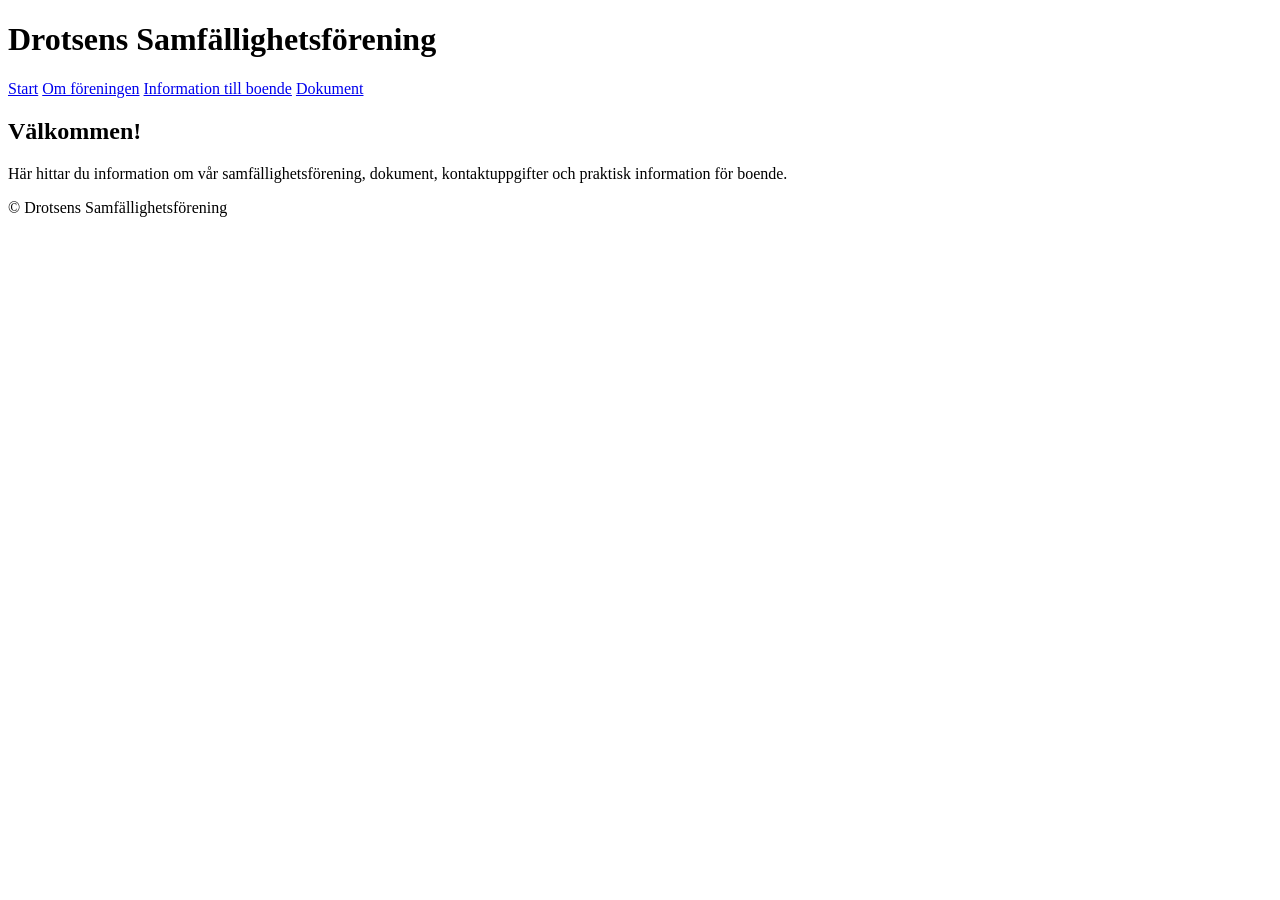
==== index.html @ d49f5229 "Add initial index.html for Drotsens Samfällighetsförening" ====
<!DOCTYPE html>
<html lang="sv">
<head>
    <meta charset="UTF-8">
    <title>Drotsens Samfällighetsförening</title>
    <link rel="stylesheet" href="css/style.css">
</head>
<body>
    <header>
        <h1>Drotsens Samfällighetsförening</h1>
        <nav>
            <a href="index.html">Start</a>
            <a href="om.html">Om föreningen</a>
            <a href="boendeinfo.html">Information till boende</a>
            <a href="dokument.html">Dokument</a>
        </nav>
    </header>

    <main>
        <h2>Välkommen!</h2>
        <p>Här hittar du information om vår samfällighetsförening, dokument, kontaktuppgifter och praktisk information för boende.</p>
    </main>

    <footer>
        <p>© Drotsens Samfällighetsförening</p>
    </footer>
</body>
</html>
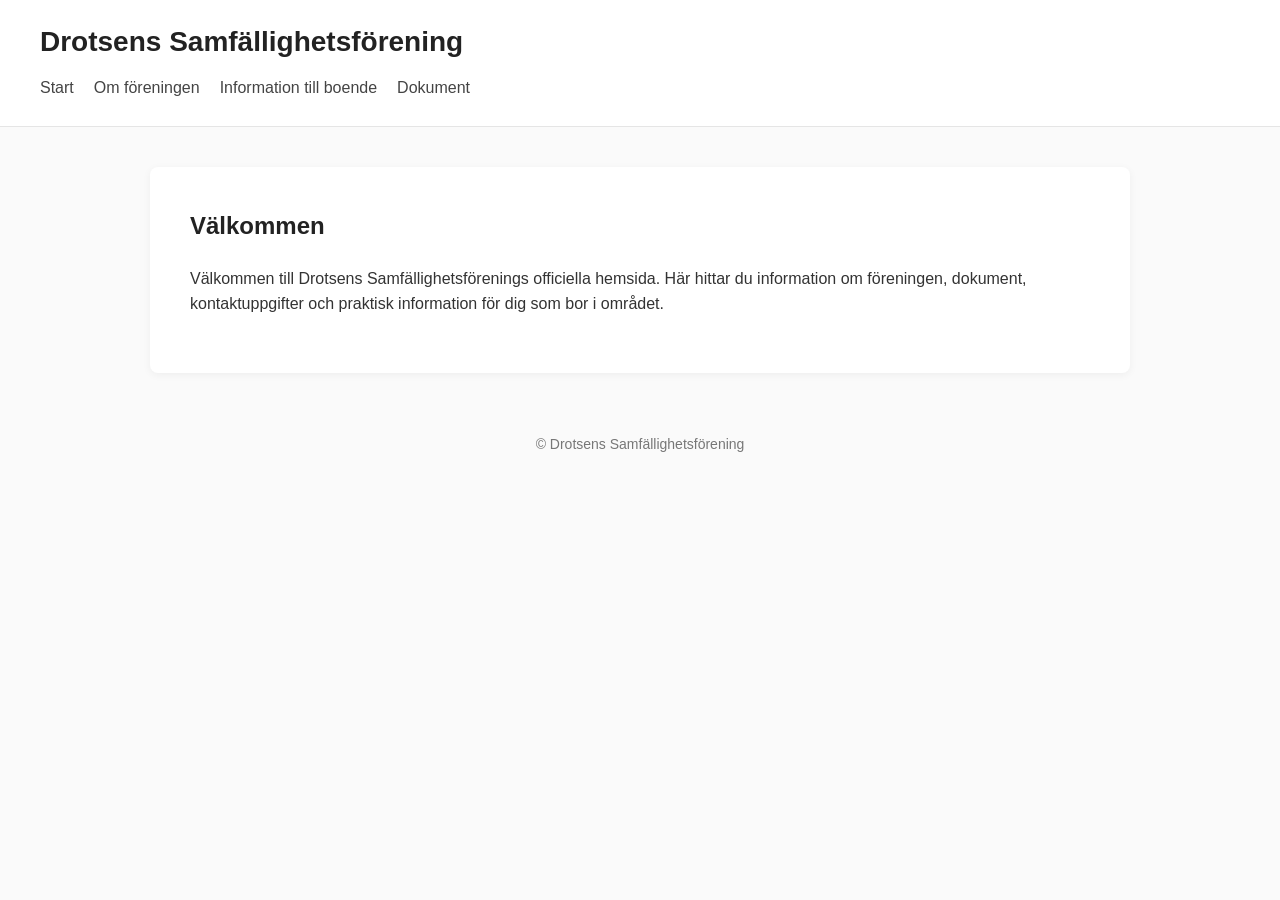
==== commit c756e80c: "Revise header, main, and footer sections in index.html Updated header, main content, and footer for " ====
--- a/index.html
+++ b/index.html
@@ -6,23 +6,29 @@
     <link rel="stylesheet" href="css/style.css">
 </head>
 <body>
-    <header>
-        <h1>Drotsens Samfällighetsförening</h1>
-        <nav>
-            <a href="index.html">Start</a>
-            <a href="om.html">Om föreningen</a>
-            <a href="boendeinfo.html">Information till boende</a>
-            <a href="dokument.html">Dokument</a>
-        </nav>
-    </header>
 
-    <main>
-        <h2>Välkommen!</h2>
-        <p>Här hittar du information om vår samfällighetsförening, dokument, kontaktuppgifter och praktisk information för boende.</p>
-    </main>
+<header>
+    <h1>Drotsens Samfällighetsförening</h1>
+    <nav>
+        <a href="index.html">Start</a>
+        <a href="om.html">Om föreningen</a>
+        <a href="boendeinfo.html">Information till boende</a>
+        <a href="dokument.html">Dokument</a>
+    </nav>
+</header>
 
-    <footer>
-        <p>© Drotsens Samfällighetsförening</p>
-    </footer>
+<main>
+    <h2>Välkommen</h2>
+    <p>
+        Välkommen till Drotsens Samfällighetsförenings officiella hemsida. Här hittar du
+        information om föreningen, dokument, kontaktuppgifter och praktisk information
+        för dig som bor i området.
+    </p>
+</main>
+
+<footer>
+    © Drotsens Samfällighetsförening
+</footer>
+
 </body>
 </html>
--- a/css/style.css
+++ b/css/style.css
@@ -0,0 +1,72 @@
+/* Grundstil */
+body {
+    font-family: "Segoe UI", Roboto, Arial, sans-serif;
+    margin: 0;
+    padding: 0;
+    background: #fafafa;
+    color: #333;
+    line-height: 1.6;
+}
+
+/* Header */
+header {
+    background: white;
+    padding: 20px 40px;
+    border-bottom: 1px solid #e5e5e5;
+    display: flex;
+    flex-direction: column;
+    align-items: flex-start;
+}
+
+header h1 {
+    margin: 0 0 10px 0;
+    font-size: 28px;
+    font-weight: 600;
+    color: #222;
+}
+
+/* Navigation */
+nav {
+    display: flex;
+    gap: 20px;
+}
+
+nav a {
+    text-decoration: none;
+    color: #444;
+    font-weight: 500;
+    padding-bottom: 4px;
+    transition: color 0.2s, border-color 0.2s;
+    border-bottom: 2px solid transparent;
+}
+
+nav a:hover {
+    color: #0066cc;
+    border-bottom: 2px solid #0066cc;
+}
+
+/* Main content */
+main {
+    max-width: 900px;
+    margin: 40px auto;
+    padding: 0 20px;
+    background: white;
+    border-radius: 8px;
+    padding: 40px;
+    box-shadow: 0 2px 8px rgba(0,0,0,0.05);
+}
+
+main h2 {
+    margin-top: 0;
+    font-size: 24px;
+    color: #222;
+}
+
+/* Footer */
+footer {
+    text-align: center;
+    padding: 20px;
+    margin-top: 40px;
+    color: #777;
+    font-size: 14px;
+}
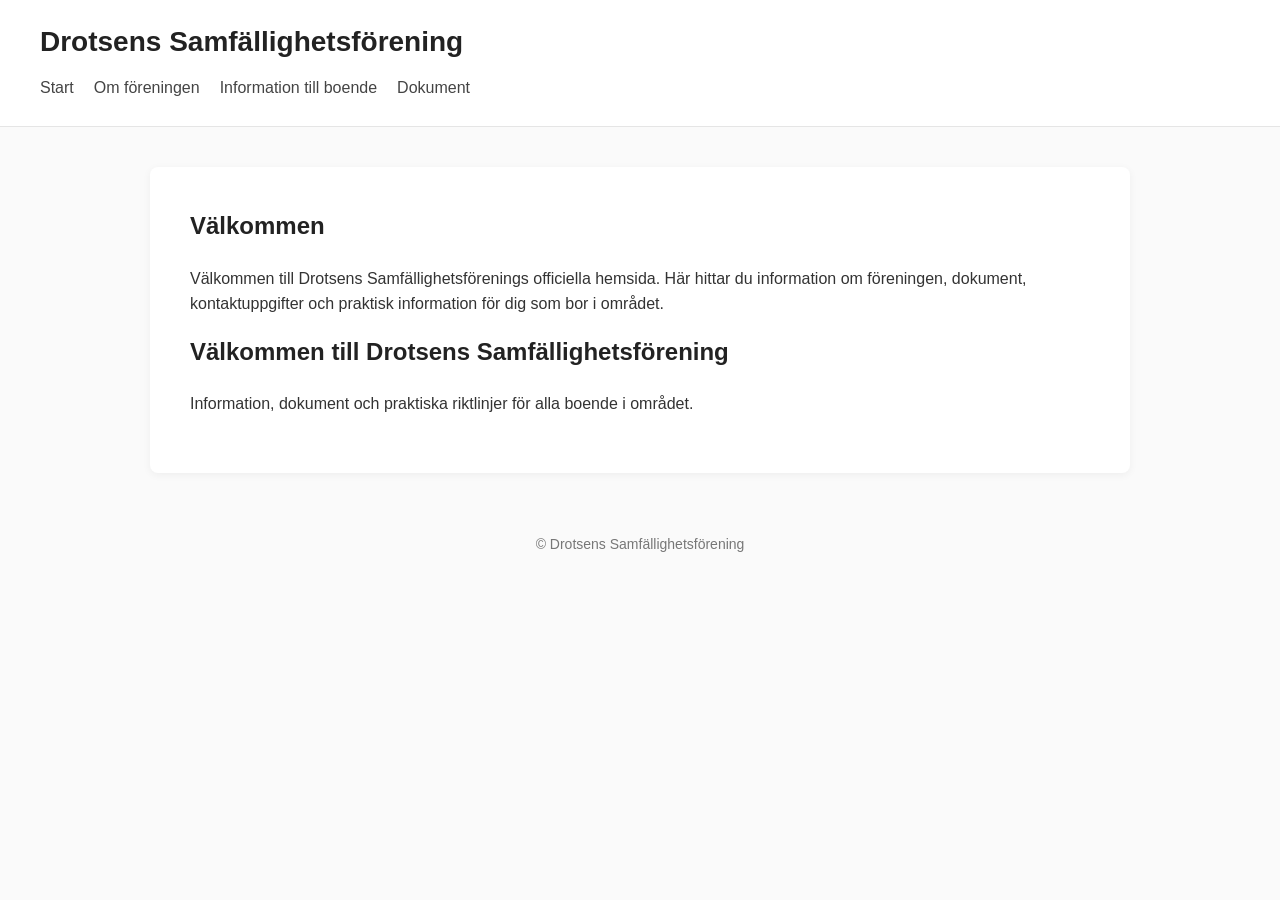
==== commit af8c6574: "Add hero section to index.html" ====
--- a/index.html
+++ b/index.html
@@ -24,6 +24,11 @@
         information om föreningen, dokument, kontaktuppgifter och praktisk information
         för dig som bor i området.
     </p>
+    <section class="hero">
+    <h2>Välkommen till Drotsens Samfällighetsförening</h2>
+    <p>Information, dokument och praktiska riktlinjer för alla boende i området.</p>
+</section>
+    
 </main>
 
 <footer>
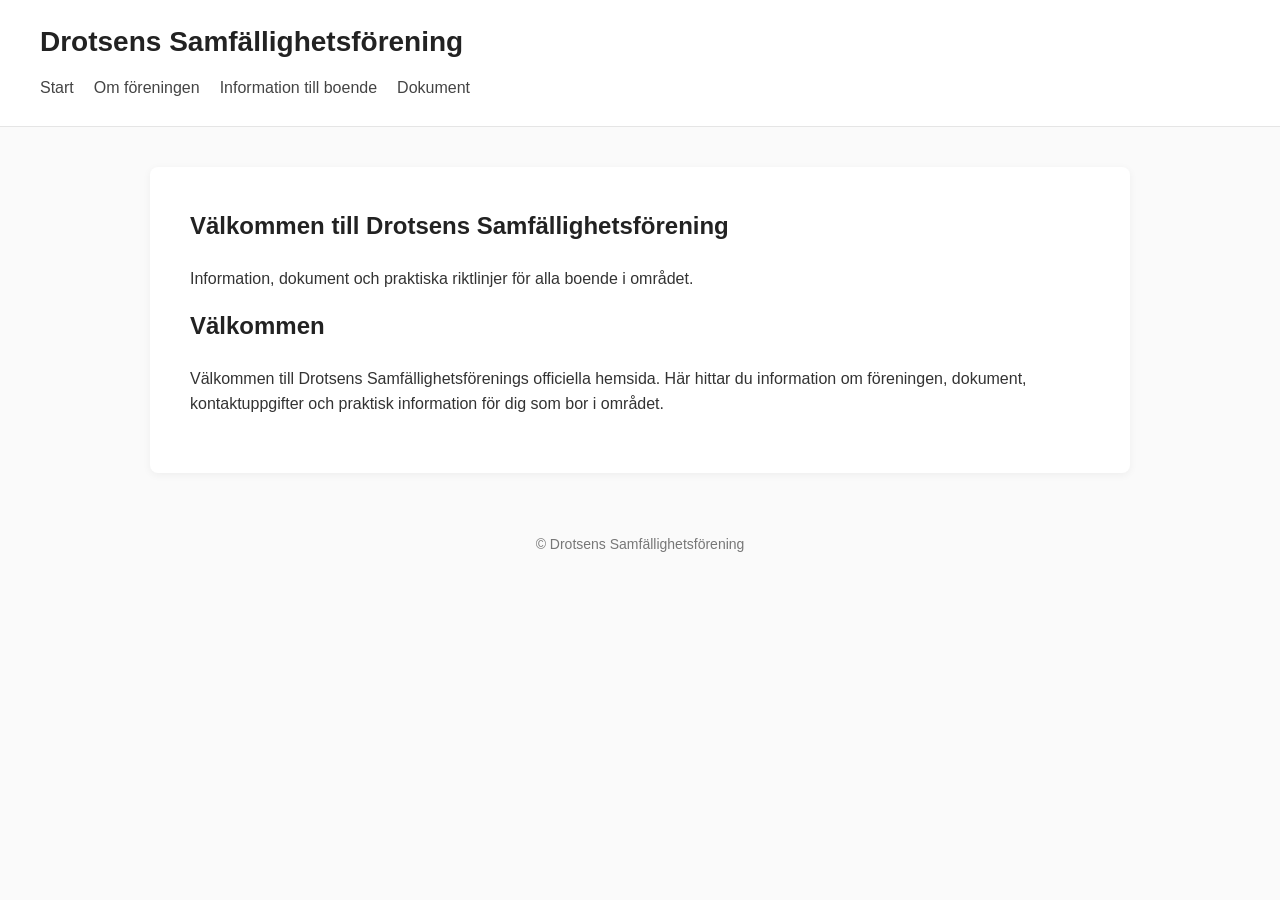
==== commit 0bd56891: "Remove duplicate hero section from index.html Removed duplicate hero section and its content." ====
--- a/index.html
+++ b/index.html
@@ -18,17 +18,17 @@
 </header>
 
 <main>
+    <section class="hero">
+    <h2>Välkommen till Drotsens Samfällighetsförening</h2>
+    <p>Information, dokument och praktiska riktlinjer för alla boende i området.</p>
+    </section>
+    
     <h2>Välkommen</h2>
     <p>
         Välkommen till Drotsens Samfällighetsförenings officiella hemsida. Här hittar du
         information om föreningen, dokument, kontaktuppgifter och praktisk information
         för dig som bor i området.
     </p>
-    <section class="hero">
-    <h2>Välkommen till Drotsens Samfällighetsförening</h2>
-    <p>Information, dokument och praktiska riktlinjer för alla boende i området.</p>
-</section>
-    
 </main>
 
 <footer>
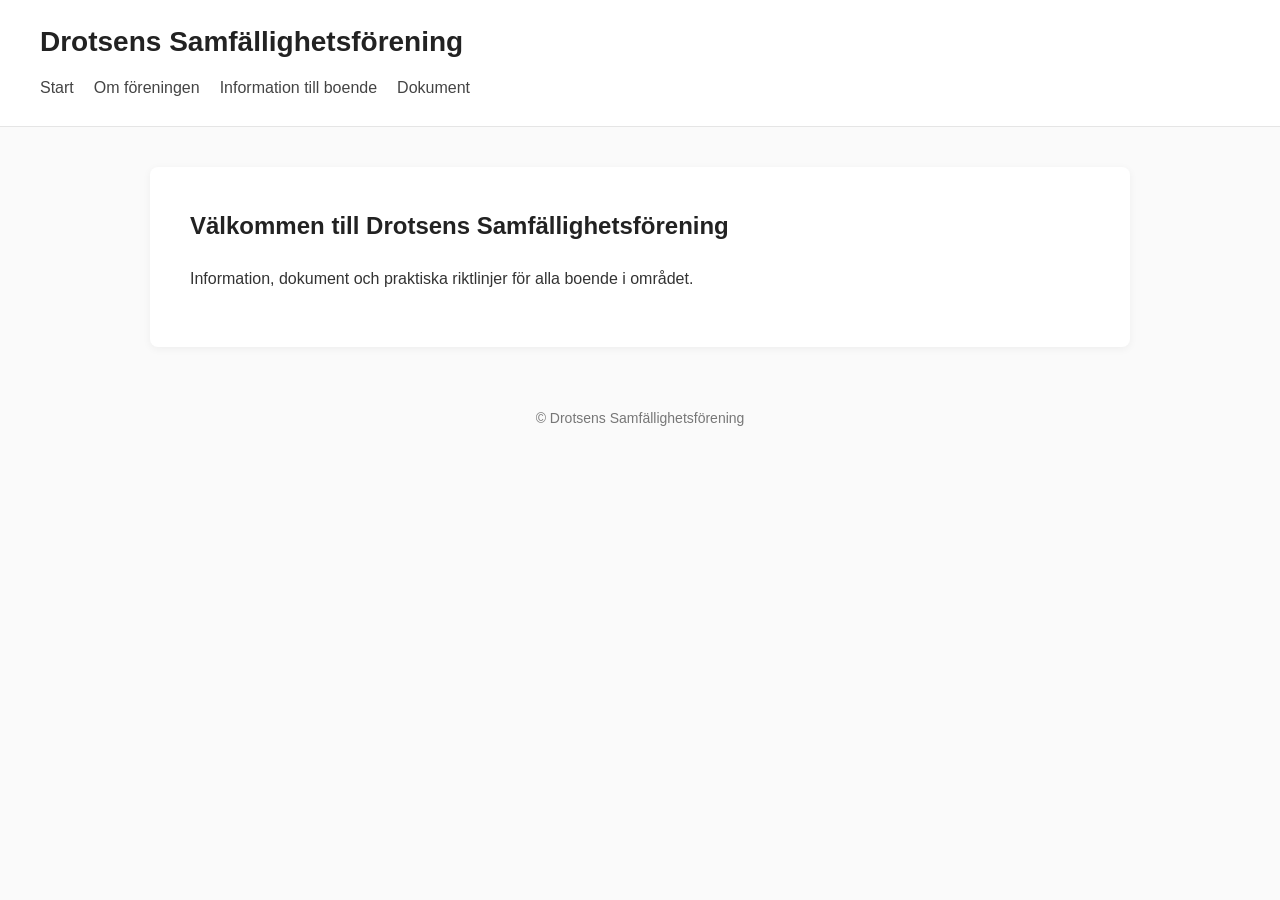
==== commit a4007dba: "Remove welcome section from index.html Removed the welcome section with additional information." ====
--- a/index.html
+++ b/index.html
@@ -22,13 +22,7 @@
     <h2>Välkommen till Drotsens Samfällighetsförening</h2>
     <p>Information, dokument och praktiska riktlinjer för alla boende i området.</p>
     </section>
-    
-    <h2>Välkommen</h2>
-    <p>
-        Välkommen till Drotsens Samfällighetsförenings officiella hemsida. Här hittar du
-        information om föreningen, dokument, kontaktuppgifter och praktisk information
-        för dig som bor i området.
-    </p>
+       
 </main>
 
 <footer>
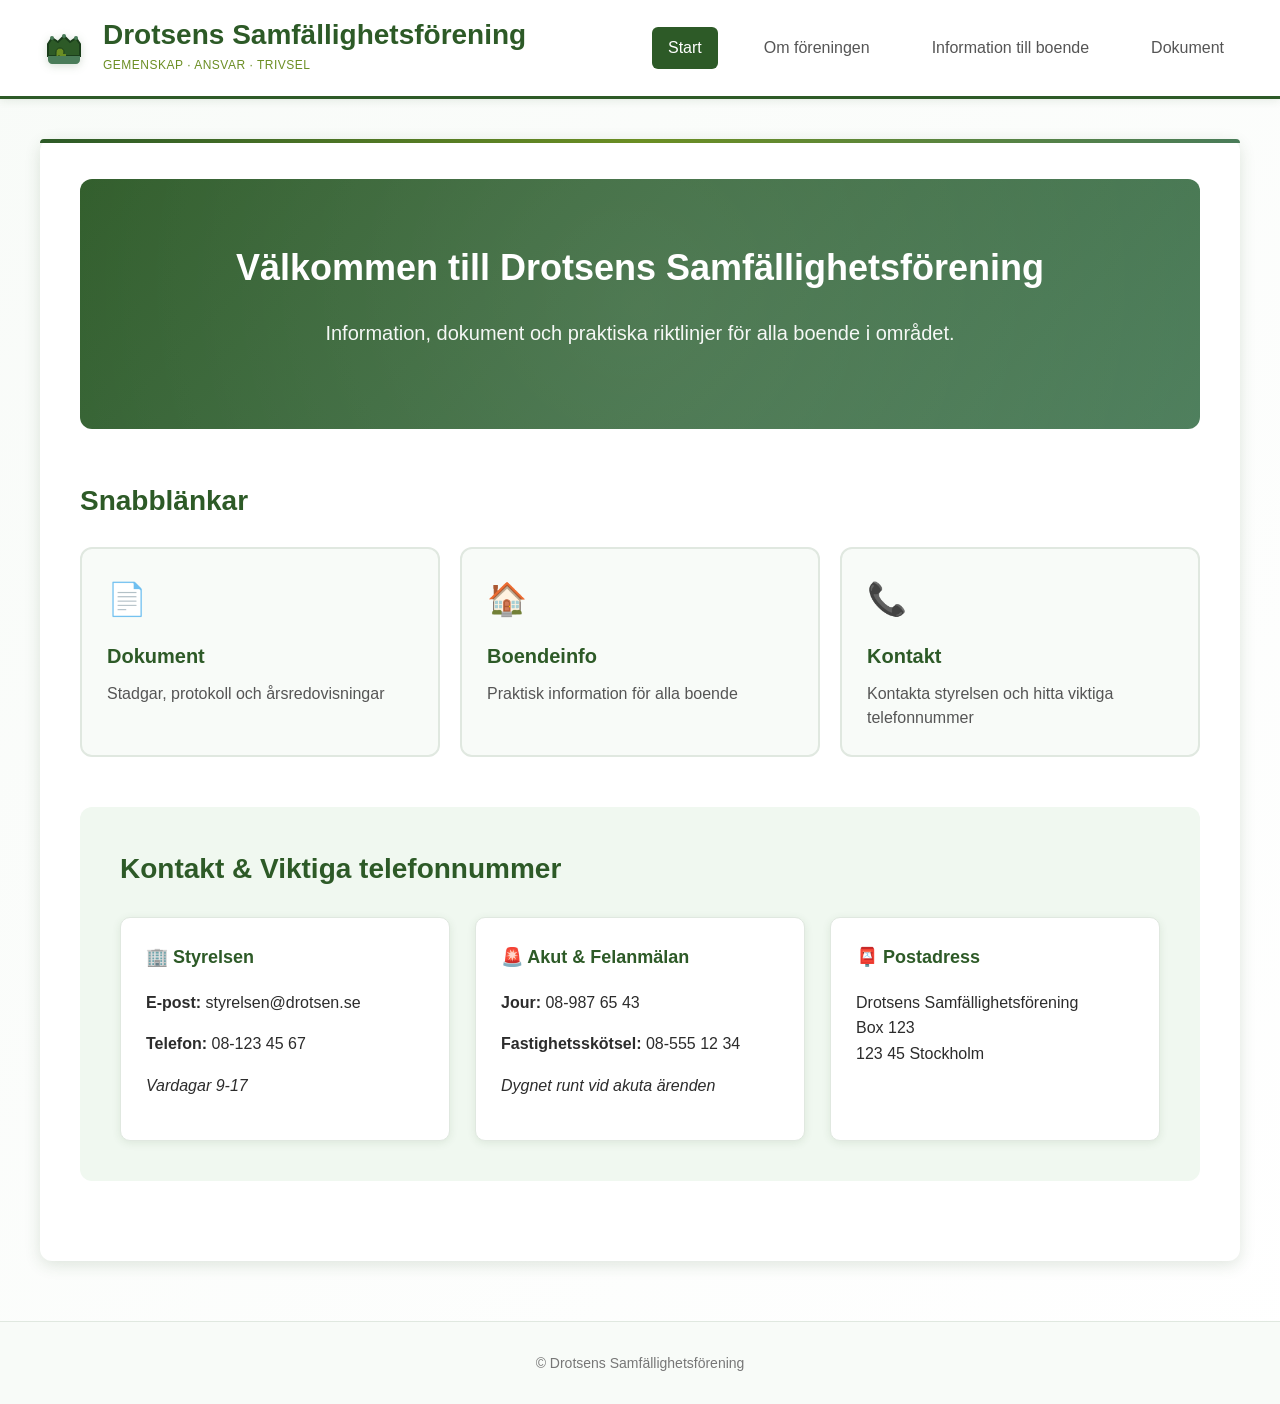
==== commit b1ebb033: "Enhance website layout and content for Drotsens Samfällighetsförening - Updated header structure acr" ====
--- a/index.html
+++ b/index.html
@@ -8,19 +8,84 @@
 <body>
 
 <header>
-    <h1>Drotsens Samfällighetsförening</h1>
-    <nav>
-        <a href="index.html">Start</a>
-        <a href="om.html">Om föreningen</a>
-        <a href="boendeinfo.html">Information till boende</a>
-        <a href="dokument.html">Dokument</a>
-    </nav>
+    <div class="header-content">
+        <div class="logo">
+            <svg width="48" height="48" viewBox="0 0 48 48" fill="none" xmlns="http://www.w3.org/2000/svg">
+                <!-- Krona (symbol för kunglig drots) -->
+                <path d="M8 20L12 14L18 18L24 12L30 18L36 14L40 20V32H8V20Z" fill="#2d5a27" stroke="#1a3d1a" stroke-width="2"/>
+                <circle cx="12" cy="14" r="2" fill="#4a7c59"/>
+                <circle cx="24" cy="12" r="2" fill="#4a7c59"/>
+                <circle cx="36" cy="14" r="2" fill="#4a7c59"/>
+                <!-- Nyckel (symbol för förvaltarskap) -->
+                <path d="M16 28C16 26 17.5 24 20 24C22.5 24 24 26 24 28C24 30 22.5 32 20 32H18V34H16V32C16 30 16 30 16 28Z" fill="#6b8e23" stroke="#1a3d1a" stroke-width="1"/>
+                <rect x="20" y="30" width="6" height="2" fill="#6b8e23"/>
+                <rect x="20" y="33" width="4" height="2" fill="#6b8e23"/>
+                <!-- Dekorativa element -->
+                <path d="M8 32H40V36C40 38 38 40 36 40H12C10 40 8 38 8 36V32Z" fill="#4a7c59"/>
+            </svg>
+            <div class="logo-text">
+                <h1>Drotsens Samfällighetsförening</h1>
+                <span class="logo-tagline">Gemenskap · Ansvar · Trivsel</span>
+            </div>
+        </div>
+        <nav>
+            <a href="index.html">Start</a>
+            <a href="om.html">Om föreningen</a>
+            <a href="boendeinfo.html">Information till boende</a>
+            <a href="dokument.html">Dokument</a>
+        </nav>
+    </div>
 </header>
 
 <main>
     <section class="hero">
-    <h2>Välkommen till Drotsens Samfällighetsförening</h2>
-    <p>Information, dokument och praktiska riktlinjer för alla boende i området.</p>
+        <h2>Välkommen till Drotsens Samfällighetsförening</h2>
+        <p>Information, dokument och praktiska riktlinjer för alla boende i området.</p>
+    </section>
+
+    <section class="quick-links">
+        <h2>Snabblänkar</h2>
+        <div class="link-grid">
+            <a href="dokument.html" class="link-card">
+                <div class="link-icon">📄</div>
+                <h3>Dokument</h3>
+                <p>Stadgar, protokoll och årsredovisningar</p>
+            </a>
+            <a href="boendeinfo.html" class="link-card">
+                <div class="link-icon">🏠</div>
+                <h3>Boendeinfo</h3>
+                <p>Praktisk information för alla boende</p>
+            </a>
+            <a href="#kontakt" class="link-card">
+                <div class="link-icon">📞</div>
+                <h3>Kontakt</h3>
+                <p>Kontakta styrelsen och hitta viktiga telefonnummer</p>
+            </a>
+        </div>
+    </section>
+
+    <section id="kontakt" class="contact-section">
+        <h2>Kontakt & Viktiga telefonnummer</h2>
+        <div class="contact-grid">
+            <div class="contact-card">
+                <h3>🏢 Styrelsen</h3>
+                <p><strong>E-post:</strong> styrelsen@drotsen.se</p>
+                <p><strong>Telefon:</strong> 08-123 45 67</p>
+                <p><em>Vardagar 9-17</em></p>
+            </div>
+            <div class="contact-card">
+                <h3>🚨 Akut & Felanmälan</h3>
+                <p><strong>Jour:</strong> 08-987 65 43</p>
+                <p><strong>Fastighetsskötsel:</strong> 08-555 12 34</p>
+                <p><em>Dygnet runt vid akuta ärenden</em></p>
+            </div>
+            <div class="contact-card">
+                <h3>📮 Postadress</h3>
+                <p>Drotsens Samfällighetsförening<br>
+                Box 123<br>
+                123 45 Stockholm</p>
+            </div>
+        </div>
     </section>
        
 </main>
--- a/css/style.css
+++ b/css/style.css
@@ -1,72 +1,615 @@
+/* Modern grön färgprofil för Drotsens Samfällighetsförening */
+:root {
+    --primary-green: #2d5a27;
+    --secondary-green: #4a7c59;
+    --accent-green: #6b8e23;
+    --light-green: #f0f8f0;
+    --very-light-green: #f8fbf8;
+    --dark-green: #1a3d1a;
+    --text-dark: #2c2c2c;
+    --text-medium: #555;
+    --text-light: #777;
+    --border-color: #e0e8e0;
+    --shadow-light: 0 2px 8px rgba(45, 90, 39, 0.1);
+    --shadow-medium: 0 4px 16px rgba(45, 90, 39, 0.15);
+}
+
 /* Grundstil */
+* {
+    box-sizing: border-box;
+}
+
 body {
-    font-family: "Segoe UI", Roboto, Arial, sans-serif;
+    font-family: "Segoe UI", -apple-system, BlinkMacSystemFont, Roboto, "Helvetica Neue", Arial, sans-serif;
     margin: 0;
     padding: 0;
-    background: #fafafa;
-    color: #333;
+    background: linear-gradient(135deg, var(--very-light-green) 0%, white 100%);
+    color: var(--text-dark);
     line-height: 1.6;
-}
-
-/* Header */
+    min-height: 100vh;
+}
+
+/* Modern Header med logotyp */
 header {
     background: white;
     padding: 20px 40px;
-    border-bottom: 1px solid #e5e5e5;
+    border-bottom: 3px solid var(--primary-green);
+    box-shadow: var(--shadow-light);
+    position: sticky;
+    top: 0;
+    z-index: 100;
+}
+
+.header-content {
+    max-width: 1200px;
+    margin: 0 auto;
     display: flex;
-    flex-direction: column;
-    align-items: flex-start;
-}
-
-header h1 {
-    margin: 0 0 10px 0;
+    justify-content: space-between;
+    align-items: center;
+    flex-wrap: wrap;
+    gap: 20px;
+}
+
+.logo {
+    display: flex;
+    align-items: center;
+    gap: 15px;
+}
+
+.logo svg {
+    flex-shrink: 0;
+    filter: drop-shadow(0 2px 4px rgba(45, 90, 39, 0.2));
+}
+
+.logo-text h1 {
+    margin: 0;
     font-size: 28px;
-    font-weight: 600;
-    color: #222;
+    font-weight: 700;
+    color: var(--primary-green);
+    line-height: 1.1;
+}
+
+.logo-tagline {
+    font-size: 12px;
+    color: var(--accent-green);
+    font-weight: 500;
+    letter-spacing: 0.5px;
+    text-transform: uppercase;
 }
 
 /* Navigation */
 nav {
     display: flex;
-    gap: 20px;
+    gap: 30px;
+    align-items: center;
 }
 
 nav a {
     text-decoration: none;
-    color: #444;
+    color: var(--text-medium);
     font-weight: 500;
-    padding-bottom: 4px;
-    transition: color 0.2s, border-color 0.2s;
-    border-bottom: 2px solid transparent;
+    padding: 8px 16px;
+    border-radius: 6px;
+    transition: all 0.3s ease;
+    position: relative;
 }
 
 nav a:hover {
-    color: #0066cc;
-    border-bottom: 2px solid #0066cc;
+    color: var(--primary-green);
+    background: var(--light-green);
+    transform: translateY(-1px);
+}
+
+nav a[href*="index.html"] {
+    background: var(--primary-green);
+    color: white;
+}
+
+nav a[href*="index.html"]:hover {
+    background: var(--secondary-green);
+    color: white;
 }
 
 /* Main content */
 main {
-    max-width: 900px;
+    max-width: 1200px;
     margin: 40px auto;
     padding: 0 20px;
     background: white;
-    border-radius: 8px;
+    border-radius: 12px;
     padding: 40px;
-    box-shadow: 0 2px 8px rgba(0,0,0,0.05);
+    box-shadow: var(--shadow-medium);
+    position: relative;
+}
+
+main::before {
+    content: '';
+    position: absolute;
+    top: 0;
+    left: 0;
+    right: 0;
+    height: 4px;
+    background: linear-gradient(90deg, var(--primary-green), var(--accent-green), var(--secondary-green));
+    border-radius: 12px 12px 0 0;
 }
 
 main h2 {
     margin-top: 0;
+    font-size: 28px;
+    color: var(--primary-green);
+    font-weight: 700;
+}
+
+.intro-text {
+    font-size: 18px;
+    color: var(--text-medium);
+    margin-bottom: 30px;
+    line-height: 1.7;
+}
+
+/* Hero section */
+.hero {
+    background: linear-gradient(135deg, var(--primary-green) 0%, var(--secondary-green) 100%);
+    color: white;
+    padding: 60px 40px;
+    border-radius: 12px;
+    text-align: center;
+    margin-bottom: 40px;
+    position: relative;
+    overflow: hidden;
+}
+
+.hero::before {
+    content: '';
+    position: absolute;
+    top: -50%;
+    left: -50%;
+    width: 200%;
+    height: 200%;
+    background: radial-gradient(circle, rgba(255,255,255,0.1) 0%, transparent 70%);
+    animation: float 6s ease-in-out infinite;
+}
+
+@keyframes float {
+    0%, 100% { transform: translate(-50%, -50%) rotate(0deg); }
+    50% { transform: translate(-50%, -50%) rotate(180deg); }
+}
+
+.hero h2 {
+    font-size: 36px;
+    margin-bottom: 15px;
+    color: white;
+    position: relative;
+    z-index: 1;
+}
+
+.hero p {
+    font-size: 20px;
+    opacity: 0.95;
+    position: relative;
+    z-index: 1;
+}
+
+/* Snabblänkar */
+.quick-links {
+    margin: 50px 0;
+}
+
+.link-grid {
+    display: grid;
+    grid-template-columns: repeat(auto-fit, minmax(280px, 1fr));
+    gap: 20px;
+    margin-top: 20px;
+}
+
+.link-card {
+    display: block;
+    text-decoration: none;
+    background: var(--very-light-green);
+    padding: 25px;
+    border-radius: 12px;
+    border: 2px solid var(--border-color);
+    transition: all 0.3s ease;
+    position: relative;
+    overflow: hidden;
+}
+
+.link-card::before {
+    content: '';
+    position: absolute;
+    top: 0;
+    left: 0;
+    width: 100%;
+    height: 4px;
+    background: var(--accent-green);
+    transform: scaleX(0);
+    transition: transform 0.3s ease;
+}
+
+.link-card:hover {
+    transform: translateY(-5px);
+    box-shadow: var(--shadow-medium);
+    border-color: var(--secondary-green);
+}
+
+.link-card:hover::before {
+    transform: scaleX(1);
+}
+
+.link-icon {
+    font-size: 32px;
+    margin-bottom: 15px;
+}
+
+.link-card h3 {
+    margin: 0 0 10px 0;
+    color: var(--primary-green);
+    font-size: 20px;
+}
+
+.link-card p {
+    margin: 0;
+    color: var(--text-medium);
+    line-height: 1.5;
+}
+
+/* Kontakt sektioner */
+.contact-section, .contact-highlight {
+    background: var(--light-green);
+    padding: 40px;
+    border-radius: 12px;
+    margin: 40px 0;
+}
+
+.contact-grid, .contact-options {
+    display: grid;
+    grid-template-columns: repeat(auto-fit, minmax(280px, 1fr));
+    gap: 25px;
+    margin-top: 25px;
+}
+
+.contact-card, .contact-option {
+    background: white;
+    padding: 25px;
+    border-radius: 10px;
+    border: 1px solid var(--border-color);
+    box-shadow: var(--shadow-light);
+    transition: transform 0.2s ease;
+}
+
+.contact-card:hover, .contact-option:hover {
+    transform: translateY(-2px);
+}
+
+.contact-card h3 {
+    margin-top: 0;
+    color: var(--primary-green);
+    font-size: 18px;
+}
+
+.contact-option {
+    display: flex;
+    align-items: center;
+    gap: 15px;
+}
+
+.contact-icon {
     font-size: 24px;
-    color: #222;
+}
+
+/* Info grid förbättrad */
+.info-grid {
+    display: grid;
+    grid-template-columns: repeat(auto-fit, minmax(320px, 1fr));
+    gap: 25px;
+    margin-top: 30px;
+}
+
+.info-box {
+    background: var(--very-light-green);
+    padding: 25px;
+    border-radius: 12px;
+    border: 2px solid var(--border-color);
+    transition: all 0.3s ease;
+    position: relative;
+}
+
+.info-box:hover {
+    border-color: var(--secondary-green);
+    transform: translateY(-3px);
+    box-shadow: var(--shadow-medium);
+}
+
+.info-box h3 {
+    margin-top: 0;
+    font-size: 20px;
+    color: var(--primary-green);
+}
+
+.info-box.enhanced {
+    border-left: 4px solid var(--accent-green);
+}
+
+.info-details {
+    margin-top: 20px;
+    padding: 16px;
+    background: white;
+    border-radius: 8px;
+    border: 1px solid var(--border-color);
+}
+
+.info-details strong {
+    color: var(--primary-green);
+}
+
+.info-details ul {
+    margin: 10px 0 0 0;
+    padding-left: 20px;
+}
+
+.info-details li {
+    margin: 5px 0;
+    color: var(--text-medium);
+}
+
+/* Dokument sektioner */
+.document-sections {
+    margin-top: 30px;
+}
+
+.doc-section {
+    margin-bottom: 40px;
+}
+
+.doc-section h3 {
+    font-size: 22px;
+    color: var(--primary-green);
+    margin-bottom: 20px;
+    padding-bottom: 10px;
+    border-bottom: 2px solid var(--border-color);
+}
+
+.document-grid {
+    display: grid;
+    grid-template-columns: repeat(auto-fill, minmax(350px, 1fr));
+    gap: 20px;
+}
+
+.document-card {
+    display: flex;
+    align-items: center;
+    gap: 20px;
+    background: white;
+    padding: 20px;
+    border-radius: 12px;
+    border: 2px solid var(--border-color);
+    text-decoration: none;
+    transition: all 0.3s ease;
+    position: relative;
+}
+
+.document-card:hover {
+    border-color: var(--secondary-green);
+    transform: translateY(-2px);
+    box-shadow: var(--shadow-medium);
+}
+
+.document-card.recent {
+    border-color: var(--accent-green);
+    background: var(--very-light-green);
+}
+
+.doc-icon {
+    font-size: 32px;
+    flex-shrink: 0;
+}
+
+.doc-content h4 {
+    margin: 0 0 8px 0;
+    font-size: 18px;
+    color: var(--primary-green);
+}
+
+.doc-content p {
+    margin: 0 0 8px 0;
+    color: var(--text-medium);
+    font-size: 14px;
+    line-height: 1.4;
+}
+
+.doc-meta {
+    font-size: 12px;
+    color: var(--text-light);
+    font-style: italic;
+}
+
+.recent-badge {
+    position: absolute;
+    top: -8px;
+    right: 15px;
+    background: var(--accent-green);
+    color: white;
+    padding: 4px 12px;
+    border-radius: 12px;
+    font-size: 11px;
+    font-weight: 600;
+}
+
+.document-info {
+    background: var(--light-green);
+    border: 2px solid var(--secondary-green);
+    margin-top: 40px;
+}
+
+/* Mission cards (om.html) */
+.mission-grid {
+    display: grid;
+    grid-template-columns: repeat(auto-fit, minmax(250px, 1fr));
+    gap: 25px;
+    margin-top: 30px;
+}
+
+.mission-card {
+    text-align: center;
+    padding: 30px 20px;
+    background: white;
+    border-radius: 12px;
+    border: 2px solid var(--border-color);
+    transition: all 0.3s ease;
+}
+
+.mission-card:hover {
+    border-color: var(--secondary-green);
+    transform: translateY(-5px);
+    box-shadow: var(--shadow-medium);
+}
+
+.mission-icon {
+    font-size: 48px;
+    margin-bottom: 20px;
+}
+
+.mission-card h3 {
+    color: var(--primary-green);
+    margin: 0 0 15px 0;
+}
+
+/* Styrelse sektion */
+.board-section {
+    margin: 50px 0;
+}
+
+.board-grid {
+    display: grid;
+    grid-template-columns: repeat(auto-fit, minmax(250px, 1fr));
+    gap: 20px;
+    margin-top: 25px;
+}
+
+.board-member {
+    background: white;
+    padding: 25px;
+    border-radius: 10px;
+    border: 2px solid var(--border-color);
+    text-align: center;
+    transition: all 0.3s ease;
+}
+
+.board-member:hover {
+    border-color: var(--secondary-green);
+    transform: translateY(-3px);
+    box-shadow: var(--shadow-medium);
+}
+
+.member-role {
+    font-weight: 700;
+    color: var(--primary-green);
+    font-size: 16px;
+    margin-bottom: 8px;
+}
+
+.member-name {
+    font-size: 18px;
+    color: var(--text-dark);
+    margin-bottom: 8px;
+    font-weight: 600;
+}
+
+.member-contact {
+    font-size: 14px;
+    color: var(--text-medium);
+}
+
+/* Nöd/akut information */
+.emergency-info {
+    background: linear-gradient(135deg, #fff3cd 0%, #fef8e7 100%);
+    padding: 30px;
+    border-radius: 12px;
+    border: 2px solid #ffc107;
+    margin: 40px 0;
+}
+
+.emergency-info h2 {
+    color: #d63384;
+    margin-top: 0;
+}
+
+.emergency-grid {
+    display: grid;
+    grid-template-columns: repeat(auto-fit, minmax(250px, 1fr));
+    gap: 20px;
+    margin-top: 20px;
+}
+
+.emergency-card {
+    background: white;
+    padding: 20px;
+    border-radius: 10px;
+    border: 2px solid #ffc107;
+    text-align: center;
+}
+
+.emergency-card h3 {
+    color: #d63384;
+    margin-top: 0;
+}
+
+.intro-section {
+    margin-bottom: 50px;
 }
 
 /* Footer */
 footer {
     text-align: center;
-    padding: 20px;
-    margin-top: 40px;
-    color: #777;
+    padding: 30px 20px;
+    margin-top: 60px;
+    color: var(--text-light);
     font-size: 14px;
-}
+    border-top: 1px solid var(--border-color);
+    background: var(--very-light-green);
+}
+
+/* Responsiv design */
+@media (max-width: 768px) {
+    .header-content {
+        flex-direction: column;
+        align-items: center;
+        text-align: center;
+    }
+    
+    .logo {
+        flex-direction: column;
+        gap: 10px;
+    }
+    
+    nav {
+        flex-wrap: wrap;
+        justify-content: center;
+        gap: 15px;
+    }
+    
+    main {
+        margin: 20px auto;
+        padding: 20px;
+    }
+    
+    .hero {
+        padding: 40px 20px;
+    }
+    
+    .hero h2 {
+        font-size: 28px;
+    }
+    
+    .contact-grid, .contact-options, .board-grid {
+        grid-template-columns: 1fr;
+    }
+    
+    .mission-grid, .info-grid {
+        grid-template-columns: 1fr;
+    }
+    
+    .document-grid {
+        grid-template-columns: 1fr;
+    }
+}
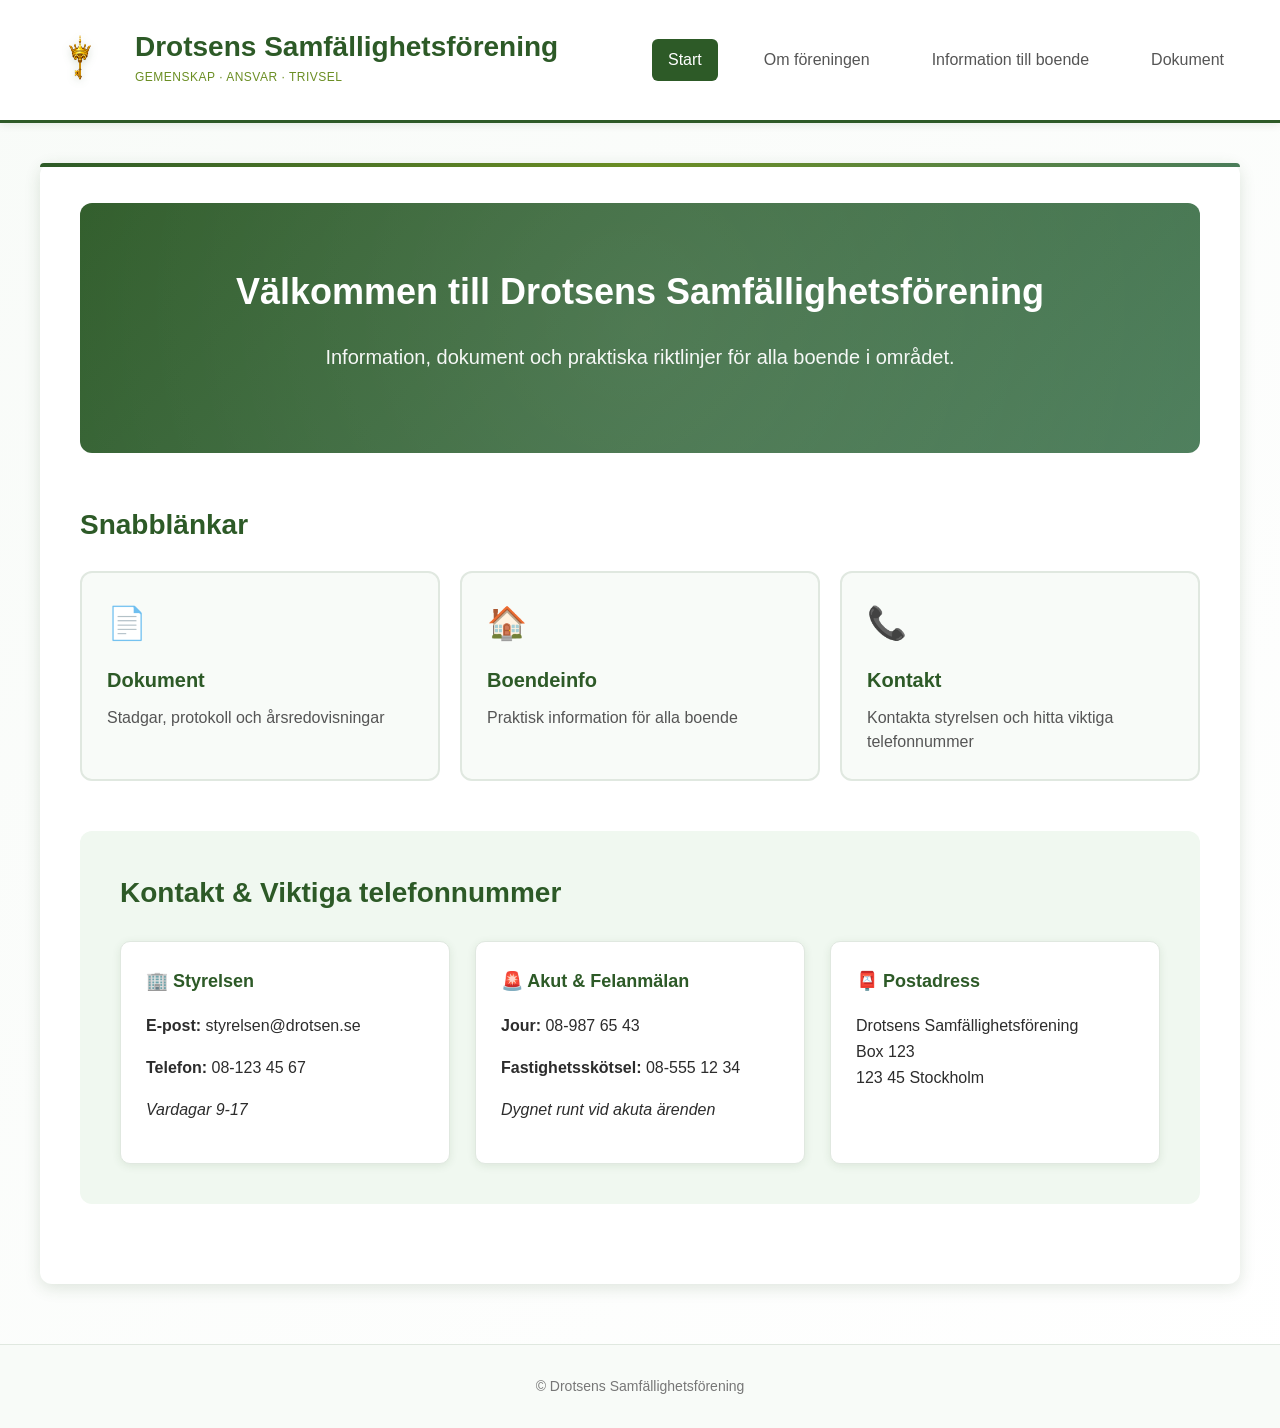
==== commit 8bb4306e: "ny logo" ====
--- a/index.html
+++ b/index.html
@@ -10,19 +10,7 @@
 <header>
     <div class="header-content">
         <div class="logo">
-            <svg width="48" height="48" viewBox="0 0 48 48" fill="none" xmlns="http://www.w3.org/2000/svg">
-                <!-- Krona (symbol för kunglig drots) -->
-                <path d="M8 20L12 14L18 18L24 12L30 18L36 14L40 20V32H8V20Z" fill="#2d5a27" stroke="#1a3d1a" stroke-width="2"/>
-                <circle cx="12" cy="14" r="2" fill="#4a7c59"/>
-                <circle cx="24" cy="12" r="2" fill="#4a7c59"/>
-                <circle cx="36" cy="14" r="2" fill="#4a7c59"/>
-                <!-- Nyckel (symbol för förvaltarskap) -->
-                <path d="M16 28C16 26 17.5 24 20 24C22.5 24 24 26 24 28C24 30 22.5 32 20 32H18V34H16V32C16 30 16 30 16 28Z" fill="#6b8e23" stroke="#1a3d1a" stroke-width="1"/>
-                <rect x="20" y="30" width="6" height="2" fill="#6b8e23"/>
-                <rect x="20" y="33" width="4" height="2" fill="#6b8e23"/>
-                <!-- Dekorativa element -->
-                <path d="M8 32H40V36C40 38 38 40 36 40H12C10 40 8 38 8 36V32Z" fill="#4a7c59"/>
-            </svg>
+            <img src="bilder/Krona och nyckel log.png" alt="Drotsens Samfällighetsförening logotyp" width="80" height="80">
             <div class="logo-text">
                 <h1>Drotsens Samfällighetsförening</h1>
                 <span class="logo-tagline">Gemenskap · Ansvar · Trivsel</span>
--- a/css/style.css
+++ b/css/style.css
@@ -61,6 +61,12 @@
     filter: drop-shadow(0 2px 4px rgba(45, 90, 39, 0.2));
 }
 
+.logo img {
+    flex-shrink: 0;
+    filter: drop-shadow(0 2px 4px rgba(45, 90, 39, 0.2));
+    border-radius: 4px;
+}
+
 .logo-text h1 {
     margin: 0;
     font-size: 28px;
